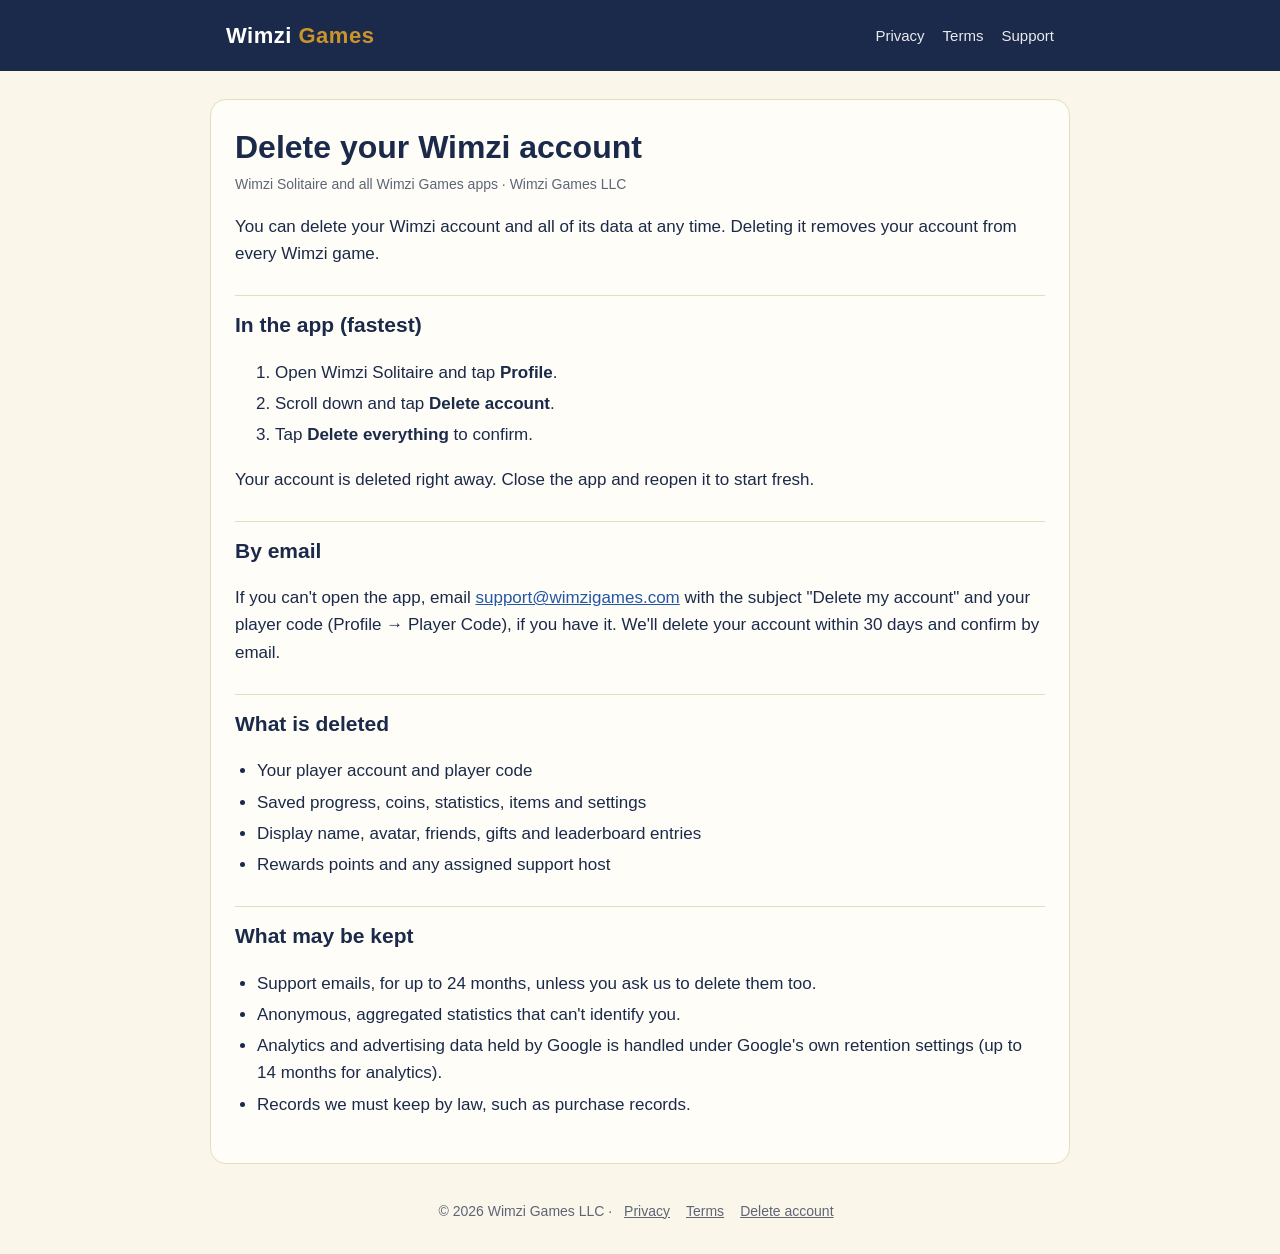
==== delete/index.html @ 4d8e0878 "Account deletion page; privacy policy update" ====
<!doctype html>
<html lang="en">
<head>
<meta charset="utf-8">
<meta name="viewport" content="width=device-width, initial-scale=1">
<title>Delete Your Account – Wimzi Games</title>
<link rel="stylesheet" href="/style.css">
</head>
<body>
<header><div class="wrap"><a class="brand" href="/">Wimzi <span>Games</span></a>
<nav><a href="/privacy/">Privacy</a><a href="/terms/">Terms</a><a href="mailto:support@wimzigames.com">Support</a></nav></div></header>
<main><div class="wrap">
<h1>Delete your Wimzi account</h1>
<div class="meta">Wimzi Solitaire and all Wimzi Games apps &middot; Wimzi Games LLC</div>

<p>You can delete your Wimzi account and all of its data at any time. Deleting it removes your account from every Wimzi game.</p>

<h2>In the app (fastest)</h2>
<ol>
<li>Open Wimzi Solitaire and tap <b>Profile</b>.</li>
<li>Scroll down and tap <b>Delete account</b>.</li>
<li>Tap <b>Delete everything</b> to confirm.</li>
</ol>
<p>Your account is deleted right away. Close the app and reopen it to start fresh.</p>

<h2>By email</h2>
<p>If you can't open the app, email <a href="mailto:support@wimzigames.com?subject=Delete%20my%20account">support@wimzigames.com</a> with the subject "Delete my account" and your player code (Profile &rarr; Player Code), if you have it. We'll delete your account within 30 days and confirm by email.</p>

<h2>What is deleted</h2>
<ul>
<li>Your player account and player code</li>
<li>Saved progress, coins, statistics, items and settings</li>
<li>Display name, avatar, friends, gifts and leaderboard entries</li>
<li>Rewards points and any assigned support host</li>
</ul>

<h2>What may be kept</h2>
<ul>
<li>Support emails, for up to 24 months, unless you ask us to delete them too.</li>
<li>Anonymous, aggregated statistics that can't identify you.</li>
<li>Analytics and advertising data held by Google is handled under Google's own retention settings (up to 14 months for analytics).</li>
<li>Records we must keep by law, such as purchase records.</li>
</ul>
</div></main>
<footer>&copy; <span id="y">2026</span> Wimzi Games LLC &middot; <a href="/privacy/">Privacy</a><a href="/terms/">Terms</a><a href="/delete/">Delete account</a></footer>
<script>document.getElementById('y').textContent=new Date().getFullYear()</script>
</body>
</html>
---- style.css ----
:root{--ivory:#fbf6ea;--card:#fffdf7;--navy:#1b2a4a;--gold:#c9952b;--muted:#5d6577;--line:#e7dcc2}
*{box-sizing:border-box}
body{margin:0;background:var(--ivory);color:var(--navy);font:17px/1.6 -apple-system,BlinkMacSystemFont,"Segoe UI",Roboto,Helvetica,Arial,sans-serif}
header{background:var(--navy);color:#fff;padding:18px 16px}
header .wrap{display:flex;align-items:center;justify-content:space-between;gap:12px;flex-wrap:wrap}
header a{color:#fff;text-decoration:none}
.brand{font-weight:800;font-size:22px;letter-spacing:.5px}
.brand span{color:var(--gold)}
nav a{margin-left:18px;font-size:15px;opacity:.9}
nav a:hover{opacity:1;text-decoration:underline}
.wrap{max-width:860px;margin:0 auto;padding:0 16px}
main .wrap{background:var(--card);border:1px solid var(--line);border-radius:16px;margin:28px auto;padding:28px 24px}
h1{font-size:32px;line-height:1.2;margin:0 0 6px}
h2{font-size:21px;margin:28px 0 8px;padding-top:12px;border-top:1px solid var(--line)}
h3{font-size:17px;margin:18px 0 4px}
.meta{color:var(--muted);font-size:14px;margin-bottom:18px}
a{color:#2456a6}
ul{padding-left:22px}
li{margin:4px 0}
.hero{text-align:center;padding:24px 0 8px}
.hero h1{font-size:40px}
.hero p{color:var(--muted);font-size:19px;margin:6px 0 22px}
.cards{display:grid;grid-template-columns:repeat(auto-fit,minmax(220px,1fr));gap:14px;margin-top:10px}
.card{border:1px solid var(--line);border-radius:12px;padding:16px;background:var(--ivory)}
.card h3{margin-top:0}
.btn{display:inline-block;background:var(--gold);color:var(--navy);font-weight:700;padding:10px 18px;border-radius:999px;text-decoration:none}
footer{text-align:center;color:var(--muted);font-size:14px;padding:8px 16px 32px}
footer a{color:var(--muted);margin:0 8px}
@media (max-width:560px){h1{font-size:26px}.hero h1{font-size:32px}nav a{margin:0 14px 0 0}main .wrap{padding:22px 16px;margin:16px 12px}}
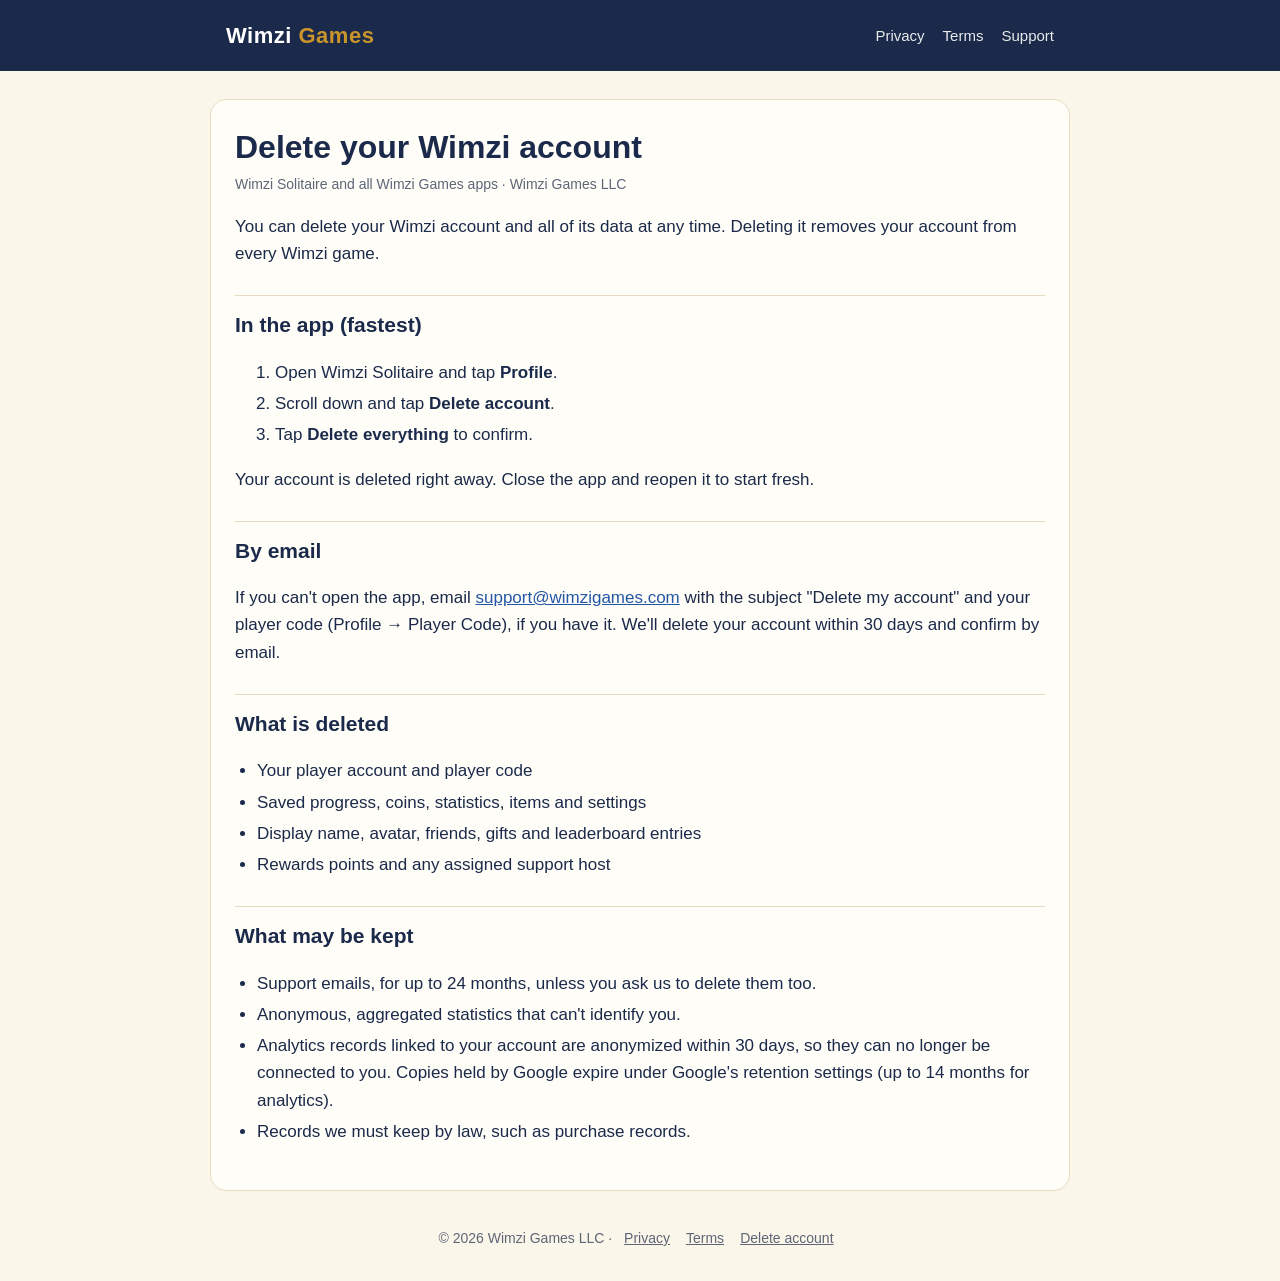
==== commit 5c208019: "Privacy: analytics anonymized after account deletion" ====
--- a/delete/index.html
+++ b/delete/index.html
@@ -38,7 +38,7 @@
 <ul>
 <li>Support emails, for up to 24 months, unless you ask us to delete them too.</li>
 <li>Anonymous, aggregated statistics that can't identify you.</li>
-<li>Analytics and advertising data held by Google is handled under Google's own retention settings (up to 14 months for analytics).</li>
+<li>Analytics records linked to your account are anonymized within 30 days, so they can no longer be connected to you. Copies held by Google expire under Google's retention settings (up to 14 months for analytics).</li>
 <li>Records we must keep by law, such as purchase records.</li>
 </ul>
 </div></main>
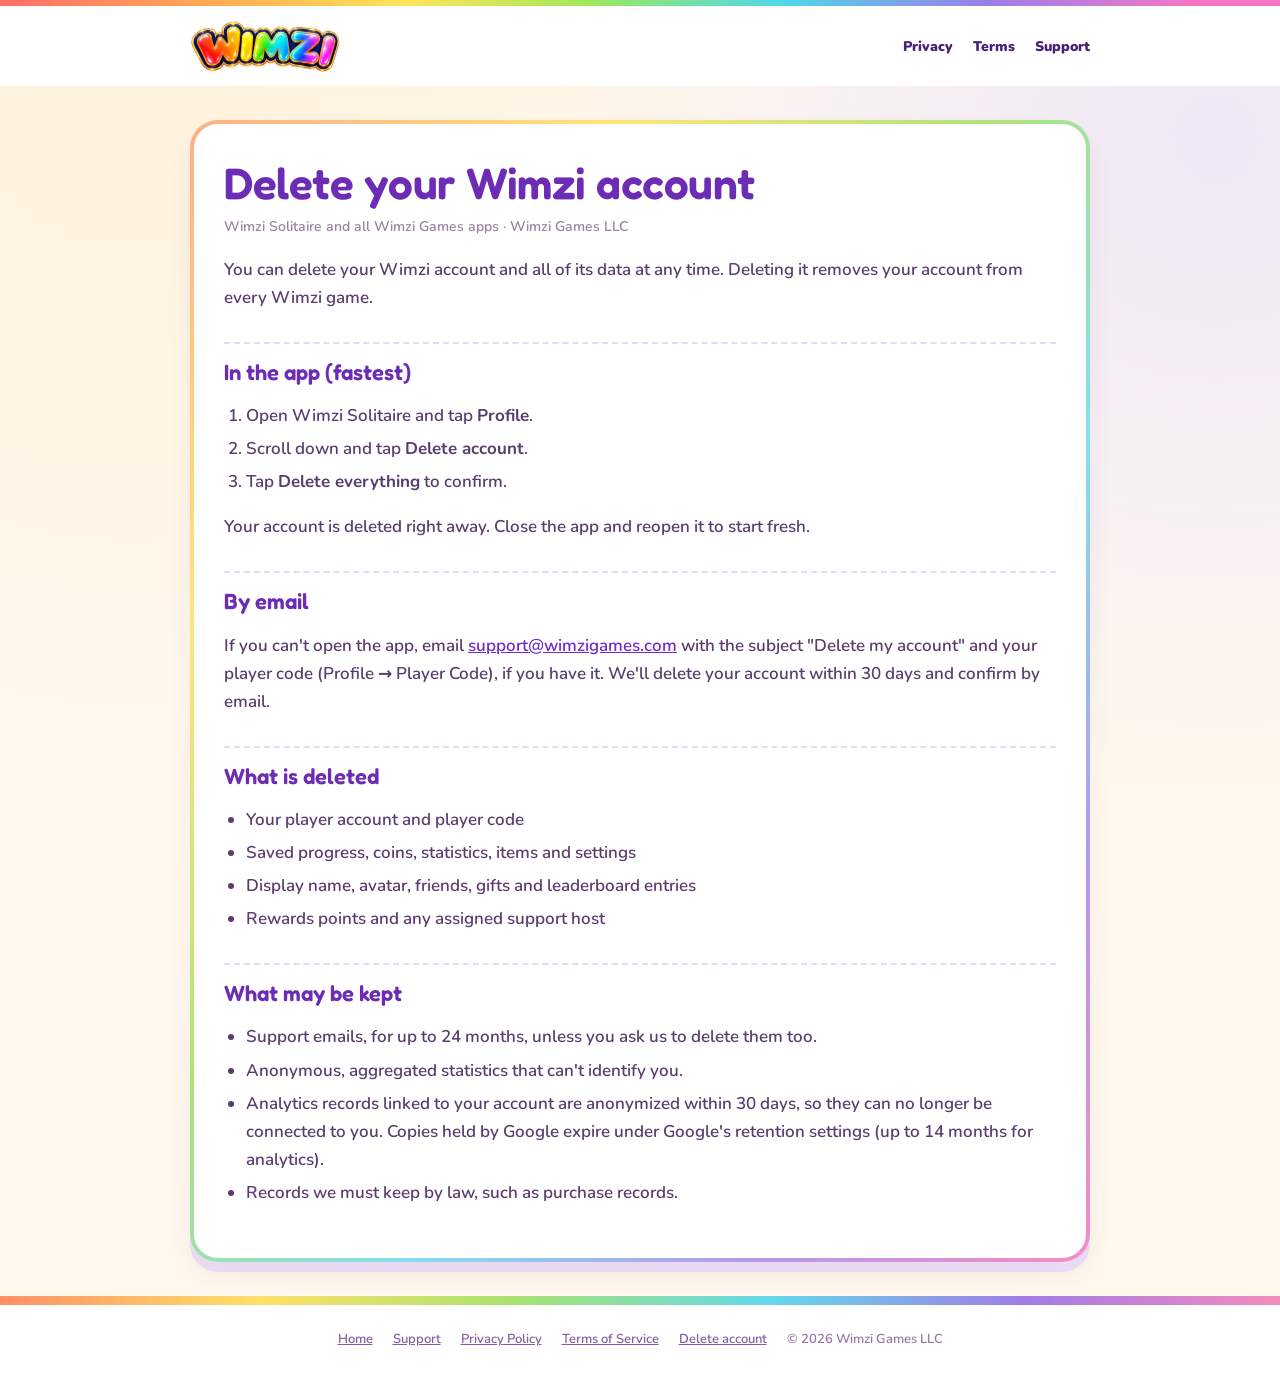
==== commit f5907941: "New Wimzi Games homepage design; legal pages restyled" ====
--- a/delete/index.html
+++ b/delete/index.html
@@ -4,10 +4,12 @@
 <meta charset="utf-8">
 <meta name="viewport" content="width=device-width, initial-scale=1">
 <title>Delete Your Account – Wimzi Games</title>
+<link rel="preconnect" href="https://fonts.googleapis.com"><link rel="preconnect" href="https://fonts.gstatic.com" crossorigin><link href="https://fonts.googleapis.com/css2?family=Fredoka:wght@500;600&family=Nunito:wght@600;700;900&display=swap" rel="stylesheet">
+<link rel="icon" href="/assets/favicon.svg" type="image/svg+xml"><link rel="apple-touch-icon" href="/assets/apple-touch-icon.png">
 <link rel="stylesheet" href="/style.css">
 </head>
 <body>
-<header><div class="wrap"><a class="brand" href="/">Wimzi <span>Games</span></a>
+<header><div class="wrap"><a class="brand" href="/" aria-label="Wimzi Games home"><picture><source srcset="/assets/wimzi-logo.webp" type="image/webp"><img src="/assets/wimzi-logo.png" alt="Wimzi" width="600" height="225"></picture></a>
 <nav><a href="/privacy/">Privacy</a><a href="/terms/">Terms</a><a href="mailto:support@wimzigames.com">Support</a></nav></div></header>
 <main><div class="wrap">
 <h1>Delete your Wimzi account</h1>
@@ -42,7 +44,7 @@
 <li>Records we must keep by law, such as purchase records.</li>
 </ul>
 </div></main>
-<footer>&copy; <span id="y">2026</span> Wimzi Games LLC &middot; <a href="/privacy/">Privacy</a><a href="/terms/">Terms</a><a href="/delete/">Delete account</a></footer>
+<footer><div class="wrap"><a href="/">Home</a><a href="mailto:support@wimzigames.com">Support</a><a href="/privacy/">Privacy Policy</a><a href="/terms/">Terms of Service</a><a href="/delete/">Delete account</a><span>&copy; <span id="y">2026</span> Wimzi Games LLC</span></div></footer>
 <script>document.getElementById('y').textContent=new Date().getFullYear()</script>
 </body>
 </html>
--- a/style.css
+++ b/style.css
@@ -1,29 +1,31 @@
-:root{--ivory:#fbf6ea;--card:#fffdf7;--navy:#1b2a4a;--gold:#c9952b;--muted:#5d6577;--line:#e7dcc2}
+/* Legal / support pages (privacy, terms, delete) — matches the Wimzi homepage look. */
+:root{--purple:#492074;--pink:#eb479a;--cream:#fff8ed;--muted:#7b5d8b;--line:#ead9f3;--font:'Nunito',system-ui,sans-serif;--display:'Fredoka','Arial Rounded MT Bold',sans-serif}
 *{box-sizing:border-box}
-body{margin:0;background:var(--ivory);color:var(--navy);font:17px/1.6 -apple-system,BlinkMacSystemFont,"Segoe UI",Roboto,Helvetica,Arial,sans-serif}
-header{background:var(--navy);color:#fff;padding:18px 16px}
-header .wrap{display:flex;align-items:center;justify-content:space-between;gap:12px;flex-wrap:wrap}
-header a{color:#fff;text-decoration:none}
-.brand{font-weight:800;font-size:22px;letter-spacing:.5px}
-.brand span{color:var(--gold)}
-nav a{margin-left:18px;font-size:15px;opacity:.9}
-nav a:hover{opacity:1;text-decoration:underline}
-.wrap{max-width:860px;margin:0 auto;padding:0 16px}
-main .wrap{background:var(--card);border:1px solid var(--line);border-radius:16px;margin:28px auto;padding:28px 24px}
-h1{font-size:32px;line-height:1.2;margin:0 0 6px}
-h2{font-size:21px;margin:28px 0 8px;padding-top:12px;border-top:1px solid var(--line)}
-h3{font-size:17px;margin:18px 0 4px}
-.meta{color:var(--muted);font-size:14px;margin-bottom:18px}
-a{color:#2456a6}
-ul{padding-left:22px}
-li{margin:4px 0}
-.hero{text-align:center;padding:24px 0 8px}
-.hero h1{font-size:40px}
-.hero p{color:var(--muted);font-size:19px;margin:6px 0 22px}
-.cards{display:grid;grid-template-columns:repeat(auto-fit,minmax(220px,1fr));gap:14px;margin-top:10px}
-.card{border:1px solid var(--line);border-radius:12px;padding:16px;background:var(--ivory)}
-.card h3{margin-top:0}
-.btn{display:inline-block;background:var(--gold);color:var(--navy);font-weight:700;padding:10px 18px;border-radius:999px;text-decoration:none}
-footer{text-align:center;color:var(--muted);font-size:14px;padding:8px 16px 32px}
-footer a{color:var(--muted);margin:0 8px}
-@media (max-width:560px){h1{font-size:26px}.hero h1{font-size:32px}nav a{margin:0 14px 0 0}main .wrap{padding:22px 16px;margin:16px 12px}}
+body{margin:0;background:radial-gradient(ellipse at 10% 0%,#ffe7bd60,transparent 40%),radial-gradient(ellipse at 95% 10%,#dfd6ff80,transparent 38%),var(--cream);color:var(--purple);font:600 17px/1.65 var(--font)}
+a{color:#7028cf}
+a:hover{color:var(--pink)}
+.wrap{width:min(900px,92%);margin:0 auto}
+header{background:#fff;position:relative;z-index:2}
+header:before{content:'';display:block;height:6px;background:linear-gradient(90deg,#ff6e69,#ffac53 17%,#ffe55a 32%,#a0e75b 46%,#4ed9e9 61%,#9b7ee8 77%,#f477c6 93%)}
+header .wrap{display:flex;align-items:center;justify-content:space-between;gap:16px;min-height:80px;flex-wrap:wrap}
+.brand{display:block;width:150px}
+.brand img{display:block;width:100%;height:auto}
+nav a{margin-left:20px;font-size:14px;font-weight:900;color:var(--purple);text-decoration:none}
+nav a:hover{color:var(--pink)}
+main .wrap{background:#fff;border:4px solid transparent;border-radius:28px;margin:34px auto;padding:34px 30px;
+  background:linear-gradient(#fff,#fff) padding-box,linear-gradient(130deg,#ffae8c,#ffe578 23%,#afe479 43%,#82dfee 63%,#b399ea 82%,#f58dc6) border-box;
+  box-shadow:0 10px 0 #ead9f3,0 14px 24px #703c8a12}
+h1,h2,h3{font-family:var(--display);line-height:1.15;color:#6c2cb5}
+h1{font-size:clamp(32px,5vw,44px);font-weight:600;margin:0 0 6px;letter-spacing:-.5px}
+h2{font-size:22px;font-weight:600;margin:30px 0 8px;padding-top:16px;border-top:2px dashed var(--line)}
+h3{font-size:18px;font-weight:600;margin:18px 0 4px;color:#8a3fc0}
+p,li{color:#5b3c6e}
+.meta{color:#9c7fa2;font-size:14px;margin-bottom:18px}
+ul,ol{padding-left:22px}
+li{margin:5px 0}
+.btn{display:inline-block;background:linear-gradient(#ff84c5,#f34ea1);color:#fff;border:2px solid #c13181;border-radius:99px;padding:10px 20px;font-weight:900;text-decoration:none;box-shadow:0 4px 0 #ae2b78}
+footer{background:#fff;margin-top:20px}
+footer:before{content:'';display:block;height:9px;background:linear-gradient(90deg,#ff8f65,#ffe06a 20%,#a9e26f 40%,#63d9e9 60%,#a17ce4 80%,#f48bbd)}
+footer .wrap{display:flex;flex-wrap:wrap;gap:12px 20px;align-items:center;justify-content:center;padding:24px 0;font-size:13px;color:#9876a2;text-align:center}
+footer a{color:#865ca2}
+@media(max-width:560px){main .wrap{padding:24px 18px;margin:18px auto;border-radius:22px}nav a{margin:0 14px 0 0}.brand{width:124px}}
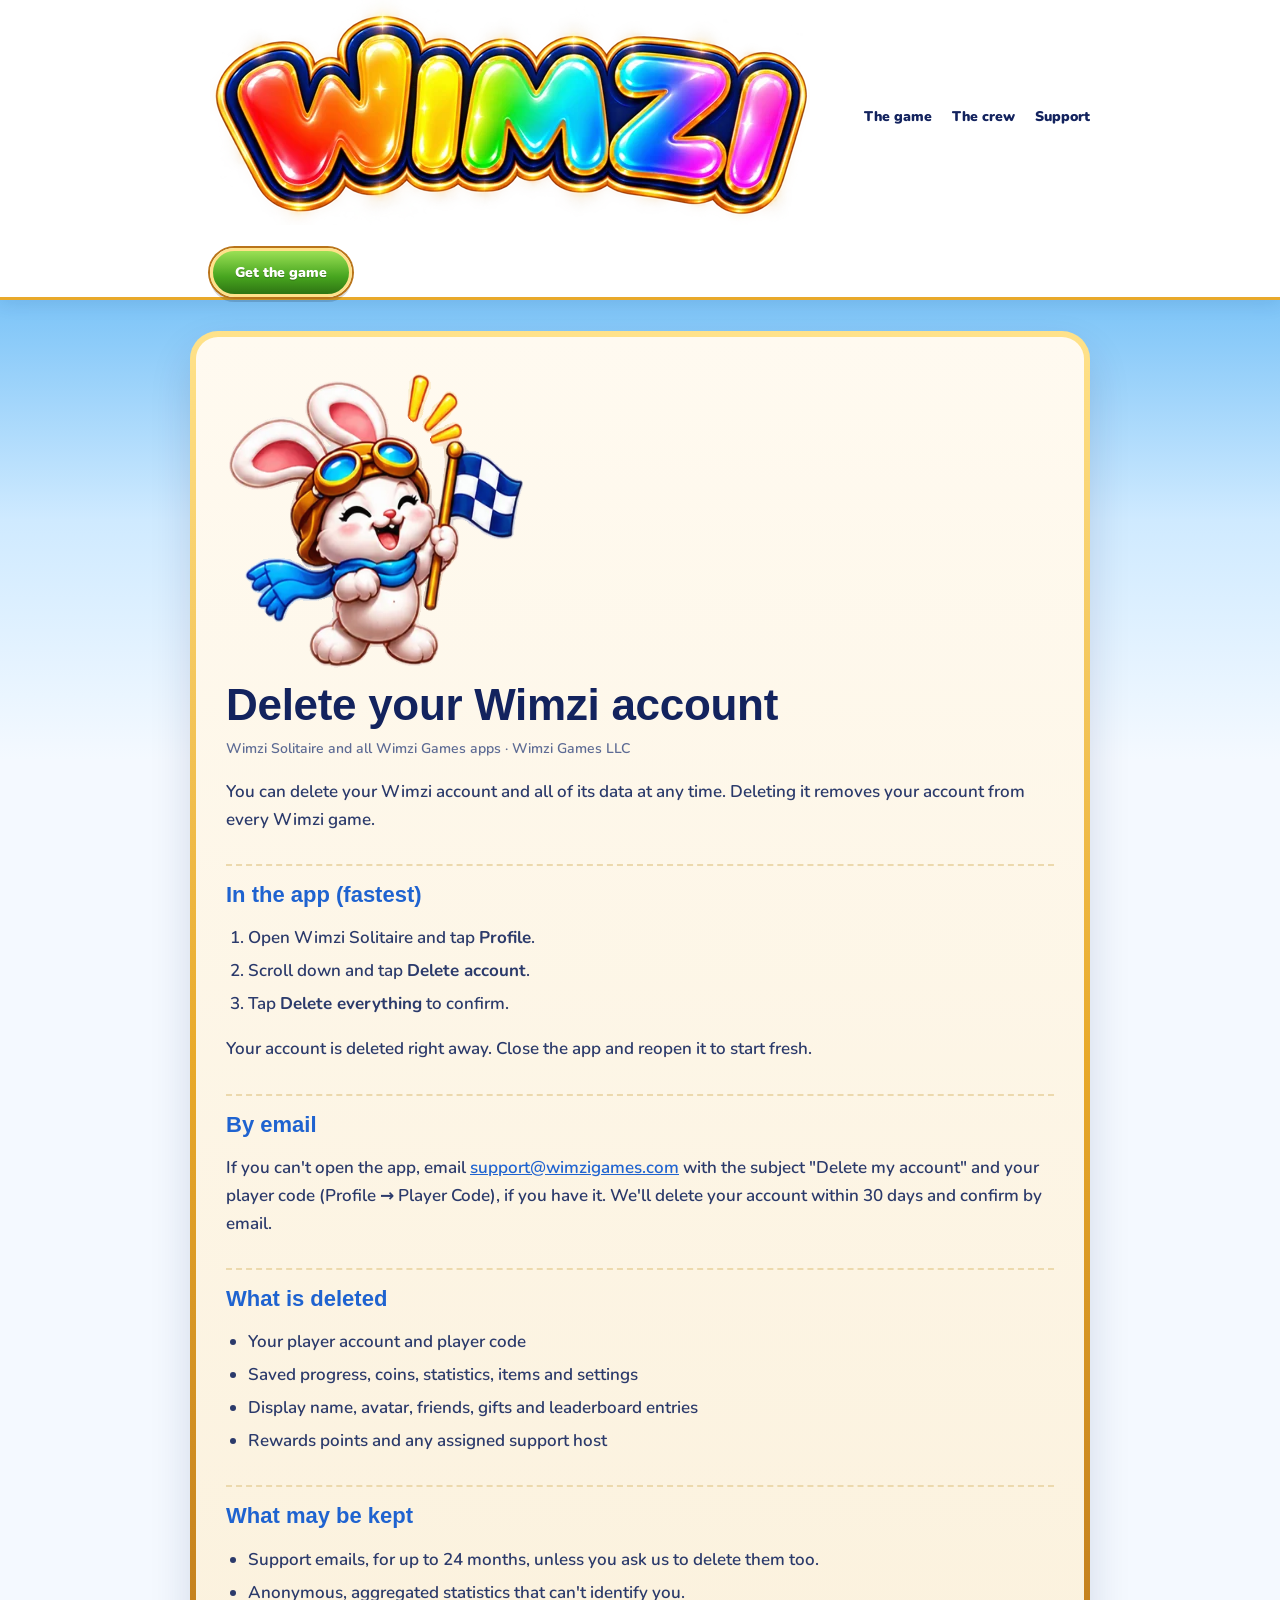
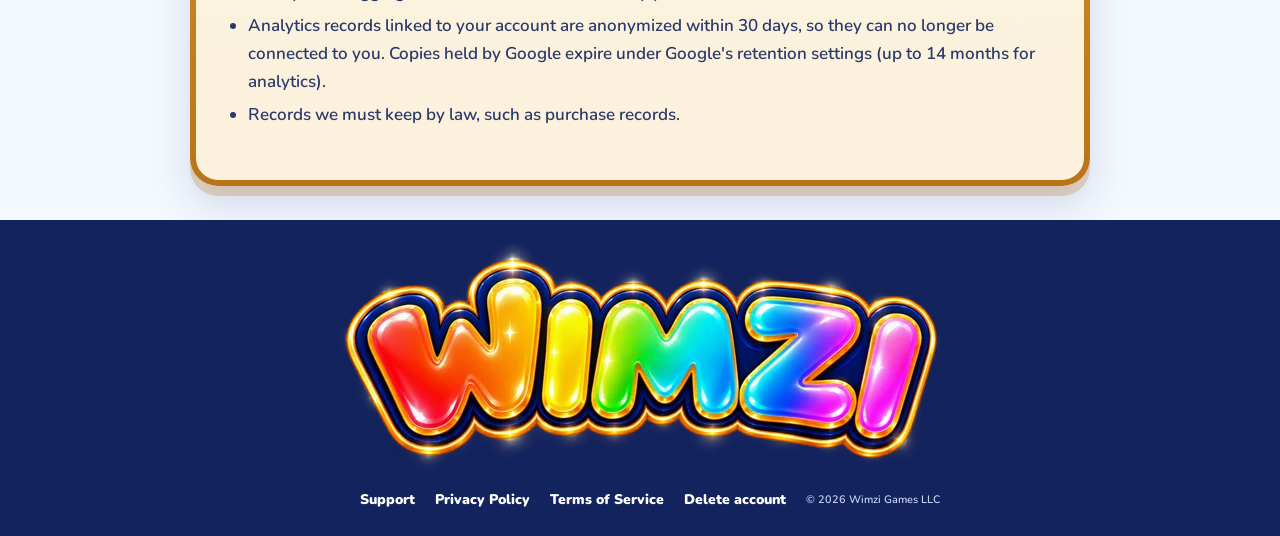
==== commit 081a64b5: "Add files via upload" ====
--- a/delete/index.html
+++ b/delete/index.html
@@ -3,15 +3,24 @@
 <head>
 <meta charset="utf-8">
 <meta name="viewport" content="width=device-width, initial-scale=1">
+<link rel="canonical" href="https://wimzigames.com/delete/">
 <title>Delete Your Account – Wimzi Games</title>
-<link rel="preconnect" href="https://fonts.googleapis.com"><link rel="preconnect" href="https://fonts.gstatic.com" crossorigin><link href="https://fonts.googleapis.com/css2?family=Fredoka:wght@500;600&family=Nunito:wght@600;700;900&display=swap" rel="stylesheet">
+<link rel="preconnect" href="https://fonts.googleapis.com"><link rel="preconnect" href="https://fonts.gstatic.com" crossorigin><link href="https://fonts.googleapis.com/css2?family=Lilita+One&family=Nunito:wght@600;700;800;900&display=swap" rel="stylesheet">
 <link rel="icon" href="/assets/favicon.svg" type="image/svg+xml"><link rel="apple-touch-icon" href="/assets/apple-touch-icon.png">
-<link rel="stylesheet" href="/style.css">
+<link rel="stylesheet" href="/style.css?v=2">
 </head>
 <body>
-<header><div class="wrap"><a class="brand" href="/" aria-label="Wimzi Games home"><picture><source srcset="/assets/wimzi-logo.webp" type="image/webp"><img src="/assets/wimzi-logo.png" alt="Wimzi" width="600" height="225"></picture></a>
-<nav><a href="/privacy/">Privacy</a><a href="/terms/">Terms</a><a href="mailto:support@wimzigames.com">Support</a></nav></div></header>
-<main><div class="wrap">
+<header class="top">
+  <nav class="nav wrap" aria-label="Main navigation">
+    <a href="/" class="logo" aria-label="Wimzi home"><picture><source srcset="/assets/wimzi-logo.webp" type="image/webp"><img src="/assets/wimzi-logo.png" alt="Wimzi" width="600" height="225"></picture></a>
+    <div class="nav-links"><a href="/#game">The game</a><a href="/#crew">The crew</a><a href="mailto:support@wimzigames.com">Support</a></div>
+    <a href="/#get" class="btn btn-green btn-small">Get the game</a>
+  </nav>
+</header>
+<main class="sub">
+<div class="sky-band" aria-hidden="true"><div class="sky-clouds"></div></div>
+<div class="wrap panel-page">
+<img class="peek" src="/assets/pip_flag.webp" alt="" width="300" height="300">
 <h1>Delete your Wimzi account</h1>
 <div class="meta">Wimzi Solitaire and all Wimzi Games apps &middot; Wimzi Games LLC</div>
 
@@ -44,7 +53,13 @@
 <li>Records we must keep by law, such as purchase records.</li>
 </ul>
 </div></main>
-<footer><div class="wrap"><a href="/">Home</a><a href="mailto:support@wimzigames.com">Support</a><a href="/privacy/">Privacy Policy</a><a href="/terms/">Terms of Service</a><a href="/delete/">Delete account</a><span>&copy; <span id="y">2026</span> Wimzi Games LLC</span></div></footer>
+<footer>
+  <div class="wrap footer-inner">
+    <a href="/" class="logo" aria-label="Wimzi home"><picture><source srcset="/assets/wimzi-logo.webp" type="image/webp"><img src="/assets/wimzi-logo.png" alt="Wimzi" width="600" height="225" loading="lazy"></picture></a>
+    <nav class="footer-links" aria-label="Legal and support"><a href="mailto:support@wimzigames.com">Support</a><a href="/privacy/">Privacy Policy</a><a href="/terms/">Terms of Service</a><a href="/delete/">Delete account</a></nav>
+    <small>&copy; <span id="y">2026</span> Wimzi Games LLC</small>
+  </div>
+</footer>
 <script>document.getElementById('y').textContent=new Date().getFullYear()</script>
 </body>
 </html>
--- a/style.css
+++ b/style.css
@@ -1,31 +1,40 @@
-/* Legal / support pages (privacy, terms, delete) — matches the Wimzi homepage look. */
-:root{--purple:#492074;--pink:#eb479a;--cream:#fff8ed;--muted:#7b5d8b;--line:#ead9f3;--font:'Nunito',system-ui,sans-serif;--display:'Fredoka','Arial Rounded MT Bold',sans-serif}
+/* Legal / support pages (privacy, terms, delete) and the invite + not-found pages: the Wimzi Solitaire "sky castle" look
+   (sky blue, cream parchment, gold rims), matching the home page. Text lives in each page; this file only styles it. */
+:root{--purple:#13235e;--pink:#1f63d0;--cream:#fbf1dc;--muted:#5d6b94;--line:#ecd9ad;--navy:#13235e;--blue:#1f63d0;
+  --gold1:#ffe28a;--gold2:#e8a92a;--gold3:#b9741a;--font:'Nunito',system-ui,sans-serif;--display:'Fredoka','Arial Rounded MT Bold',sans-serif}
 *{box-sizing:border-box}
-body{margin:0;background:radial-gradient(ellipse at 10% 0%,#ffe7bd60,transparent 40%),radial-gradient(ellipse at 95% 10%,#dfd6ff80,transparent 38%),var(--cream);color:var(--purple);font:600 17px/1.65 var(--font)}
-a{color:#7028cf}
-a:hover{color:var(--pink)}
+body{margin:0;background:linear-gradient(180deg,#2a7fe0 0,#6dbdf6 260px,#cfeaff 520px,#f4f9ff 760px);background-attachment:scroll;color:var(--navy);font:600 17px/1.65 var(--font);min-height:100vh}
+a{color:var(--blue)}
+a:hover{color:#163f94}
 .wrap{width:min(900px,92%);margin:0 auto}
-header{background:#fff;position:relative;z-index:2}
-header:before{content:'';display:block;height:6px;background:linear-gradient(90deg,#ff6e69,#ffac53 17%,#ffe55a 32%,#a0e75b 46%,#4ed9e9 61%,#9b7ee8 77%,#f477c6 93%)}
+header{background:#fff;position:relative;z-index:2;box-shadow:0 3px 0 var(--gold2),0 6px 18px rgba(19,35,94,.1)}
 header .wrap{display:flex;align-items:center;justify-content:space-between;gap:16px;min-height:80px;flex-wrap:wrap}
-.brand{display:block;width:150px}
+.brand{display:block;width:140px}
 .brand img{display:block;width:100%;height:auto}
-nav a{margin-left:20px;font-size:14px;font-weight:900;color:var(--purple);text-decoration:none}
-nav a:hover{color:var(--pink)}
-main .wrap{background:#fff;border:4px solid transparent;border-radius:28px;margin:34px auto;padding:34px 30px;
-  background:linear-gradient(#fff,#fff) padding-box,linear-gradient(130deg,#ffae8c,#ffe578 23%,#afe479 43%,#82dfee 63%,#b399ea 82%,#f58dc6) border-box;
-  box-shadow:0 10px 0 #ead9f3,0 14px 24px #703c8a12}
-h1,h2,h3{font-family:var(--display);line-height:1.15;color:#6c2cb5}
-h1{font-size:clamp(32px,5vw,44px);font-weight:600;margin:0 0 6px;letter-spacing:-.5px}
-h2{font-size:22px;font-weight:600;margin:30px 0 8px;padding-top:16px;border-top:2px dashed var(--line)}
-h3{font-size:18px;font-weight:600;margin:18px 0 4px;color:#8a3fc0}
-p,li{color:#5b3c6e}
-.meta{color:#9c7fa2;font-size:14px;margin-bottom:18px}
+nav a{margin-left:20px;font-size:14px;font-weight:900;color:var(--navy);text-decoration:none}
+nav a:hover{color:var(--blue)}
+main .wrap{border:6px solid transparent;border-radius:28px;margin:34px auto;padding:34px 30px;
+  background:linear-gradient(180deg,#fffaf0,var(--cream)) padding-box,linear-gradient(180deg,var(--gold1),var(--gold2) 50%,var(--gold3)) border-box;
+  box-shadow:0 10px 0 rgba(185,116,26,.25),0 20px 40px rgba(19,35,94,.15)}
+h1,h2,h3{font-family:var(--display);line-height:1.15;color:var(--navy)}
+h1{font-size:clamp(32px,5vw,44px);font-weight:600;margin:0 0 6px;letter-spacing:-.3px}
+h2{font-size:22px;font-weight:600;margin:30px 0 8px;padding-top:16px;border-top:2px dashed var(--line);color:var(--blue)}
+h3{font-size:18px;font-weight:600;margin:18px 0 4px;color:#2b58b0}
+p,li{color:#2b3a6b}
+.meta{color:var(--muted);font-size:14px;margin-bottom:18px}
 ul,ol{padding-left:22px}
 li{margin:5px 0}
-.btn{display:inline-block;background:linear-gradient(#ff84c5,#f34ea1);color:#fff;border:2px solid #c13181;border-radius:99px;padding:10px 20px;font-weight:900;text-decoration:none;box-shadow:0 4px 0 #ae2b78}
-footer{background:#fff;margin-top:20px}
-footer:before{content:'';display:block;height:9px;background:linear-gradient(90deg,#ff8f65,#ffe06a 20%,#a9e26f 40%,#63d9e9 60%,#a17ce4 80%,#f48bbd)}
-footer .wrap{display:flex;flex-wrap:wrap;gap:12px 20px;align-items:center;justify-content:center;padding:24px 0;font-size:13px;color:#9876a2;text-align:center}
-footer a{color:#865ca2}
-@media(max-width:560px){main .wrap{padding:24px 18px;margin:18px auto;border-radius:22px}nav a{margin:0 14px 0 0}.brand{width:124px}}
+.btn{display:inline-block;background:linear-gradient(180deg,#9be055,#47a51f 60%,#2e7413);color:#fff;border:3px solid var(--gold1);border-radius:99px;padding:10px 22px;
+  font-weight:900;text-decoration:none;box-shadow:0 0 0 2px var(--gold3),0 5px 0 rgba(0,0,0,.15);text-shadow:0 1px 0 rgba(0,0,0,.25)}
+.btn:hover{color:#fff;filter:brightness(1.05)}
+/* invite + not-found pages (their own small styles sit in each page; these override the colours) */
+.eyebrow-small{color:var(--blue)!important}
+.code-box{border-color:var(--gold2)!important;background:#fffaf0!important}
+.code-box b{color:var(--navy)!important}
+.store{background:linear-gradient(180deg,#5db3ff,#1f63d0 60%,#163f94)!important;border:3px solid var(--gold1);box-shadow:0 0 0 2px var(--gold3)}
+.store:hover{filter:brightness(1.06)}
+footer{background:var(--navy);margin-top:20px}
+footer .wrap{display:flex;flex-wrap:wrap;gap:12px 20px;align-items:center;justify-content:center;padding:24px 0;font-size:13px;color:#c9d4f5;text-align:center}
+footer a{color:#fff}
+footer a:hover{color:var(--gold1)}
+@media(max-width:560px){main .wrap{padding:24px 18px;margin:18px auto;border-radius:22px}nav a{margin:0 14px 0 0}.brand{width:118px}}
